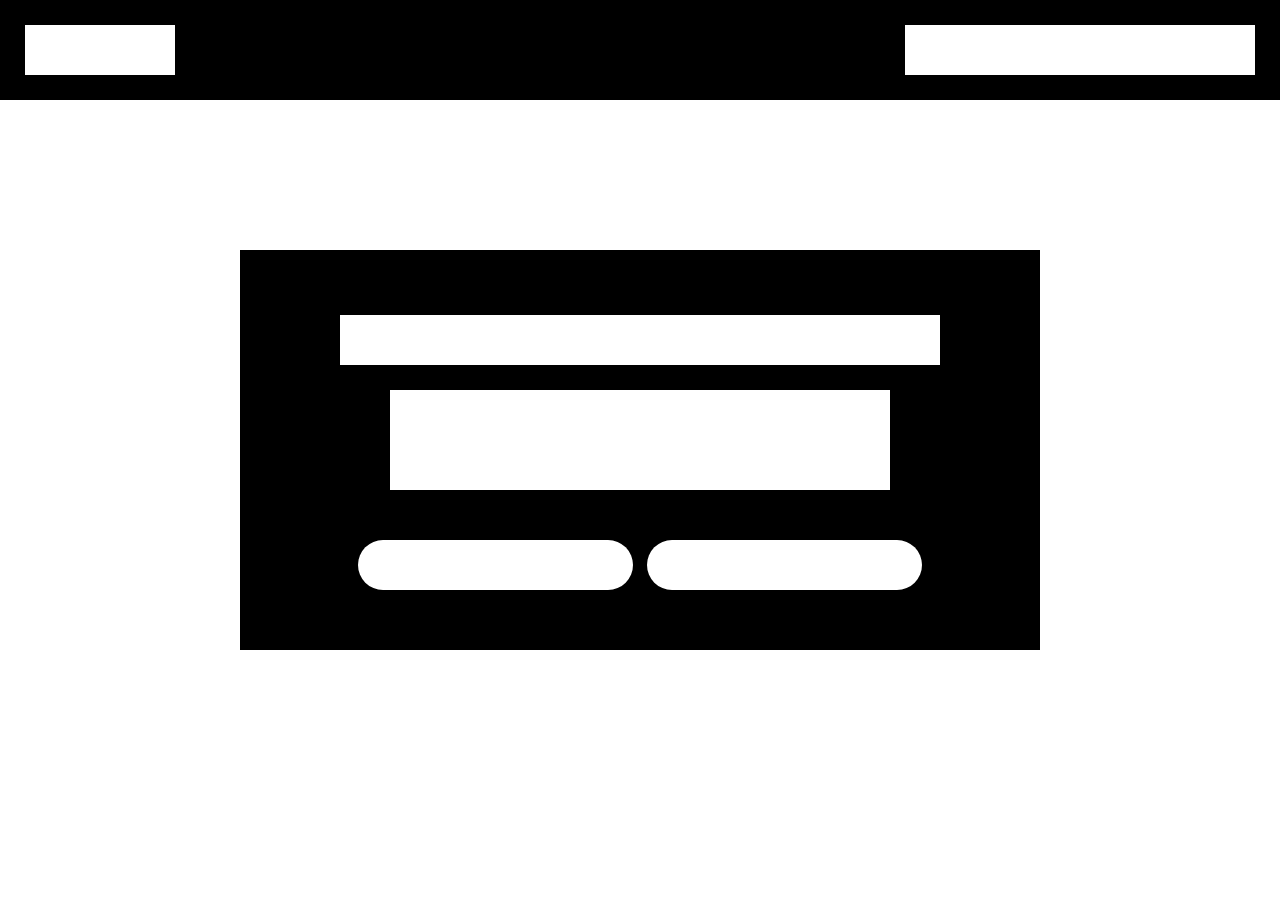
==== index.html @ 1ac684c5 "finished" ====
<!DOCTYPE html>
<html lang="en">
<head>
    <meta charset="UTF-8">
    <meta name="viewport" content="width=device-width, initial-scale=1.0">
    <meta http-equiv="X-UA-Compatible" content="ie=edge">
    <title>Mini project</title>
    <link rel="stylesheet" href="styles.css">
</head>
<body>
    <header>
        <div></div>
        <div></div>
    </header>
    <div class="main_content">
        <div></div>

        <div></div>

        <div>
            <div></div>
            <div></div>
        </div>
        
    </div>
</body>
</html>
---- styles.css ----
/* http://meyerweb.com/eric/tools/css/reset/ 
   v2.0 | 20110126
   License: none (public domain)
*/

html, body, div, span, applet, object, iframe,
h1, h2, h3, h4, h5, h6, p, blockquote, pre,
a, abbr, acronym, address, big, cite, code,
del, dfn, em, img, ins, kbd, q, s, samp,
small, strike, strong, sub, sup, tt, var,
b, u, i, center,
dl, dt, dd, ol, ul, li,
fieldset, form, label, legend,
table, caption, tbody, tfoot, thead, tr, th, td,
article, aside, canvas, details, embed, 
figure, figcaption, footer, header, hgroup, 
menu, nav, output, ruby, section, summary,
time, mark, audio, video {
	margin: 0;
	padding: 0;
	border: 0;
	font-size: 100%;
	font: inherit;
	vertical-align: baseline;
}
/* HTML5 display-role reset for older browsers */
article, aside, details, figcaption, figure, 
footer, header, hgroup, menu, nav, section {
	display: block;
}
body {
	line-height: 1;
}
ol, ul {
	list-style: none;
}
blockquote, q {
	quotes: none;
}
blockquote:before, blockquote:after,
q:before, q:after {
	content: '';
	content: none;
}
table {
	border-collapse: collapse;
	border-spacing: 0;
}

* {
    box-sizing: border-box;
}

header {
    background: black;
    height: 100px;
}

header div {
    display: inline-block;
    background: white;
    margin: 25px;
}

header div:nth-child(1) {
    
    background: white;
    height: 50px;
    width: 150px;
    
    
}
header div:nth-child(2) {

    float: right;
    height: 50px;
    width: 350px;
    overflow: hidden;

}

.main_content {
    width: 800px;
    background: black;
    height: 400px;
    margin: 150px auto 0px;
    padding: 40px;
    
}

.main_content div:nth-child(1), .main_content div:nth-child(2){
    background: white;
    margin: 25px auto;
    
    
}

.main_content div:nth-child(1){
    width: 600px;
    height: 50px;
}

.main_content div:nth-child(2){
    height: 100px;
    width: 500px;

}
.main_content div:nth-child(3){
    width: 100%;
    text-align: center;
}

.main_content div div:nth-child(1), .main_content div div:nth-child(2){
    display: inline-block;
    height: 50px;
    width: 275px;
    margin-left: 5px;
    margin-right: 5px;
    border-radius: 30px;
      
}
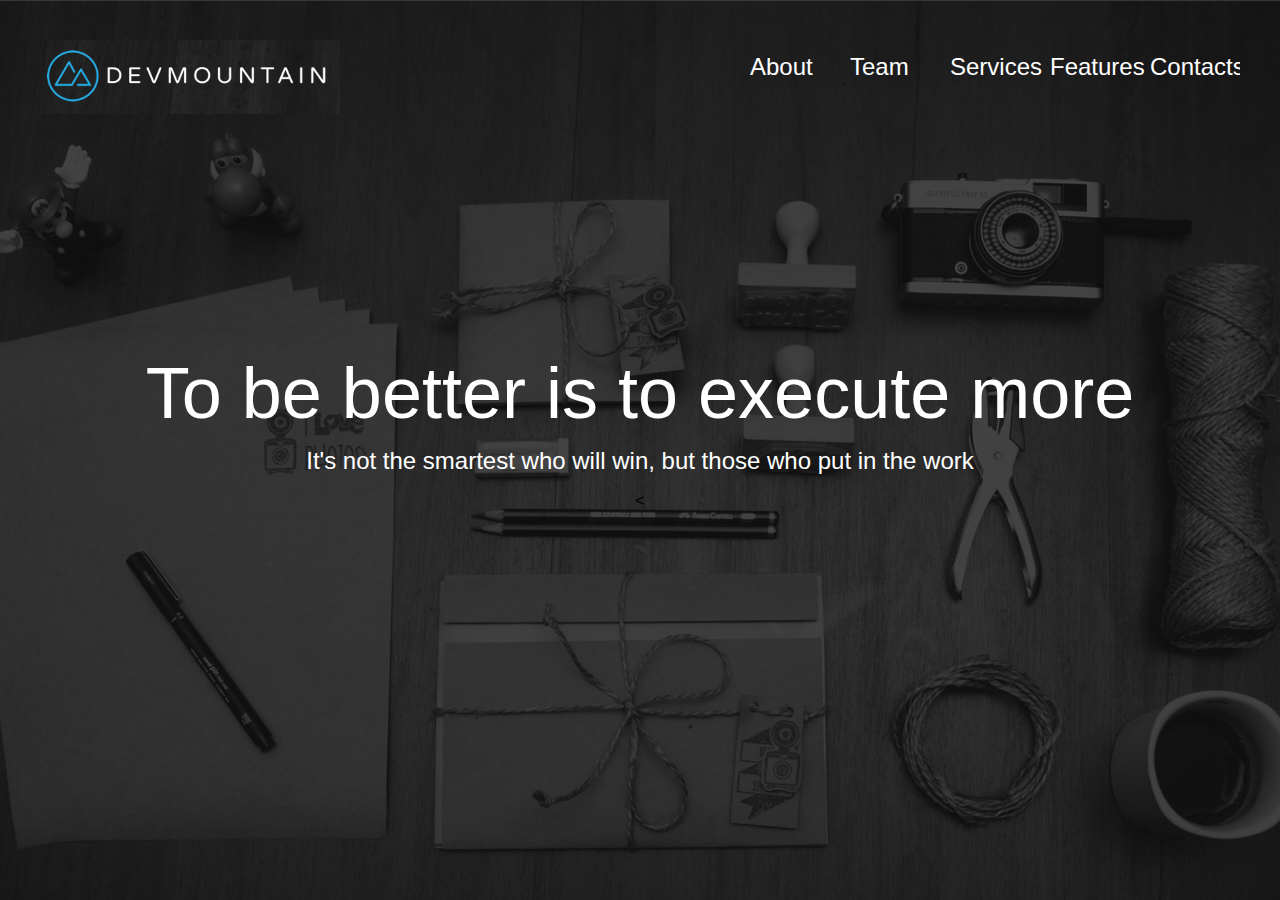
==== commit fb11bd61: "almost finished" ====
--- a/index.html
+++ b/index.html
@@ -5,23 +5,25 @@
     <meta name="viewport" content="width=device-width, initial-scale=1.0">
     <meta http-equiv="X-UA-Compatible" content="ie=edge">
     <title>Mini project</title>
+    <link rel="stylesheet" href="reset.css">
     <link rel="stylesheet" href="styles.css">
 </head>
 <body>
-    <header>
-        <div></div>
-        <div></div>
-    </header>
-    <div class="main_content">
-        <div></div>
+   <header>
+        <img src="logo.png">
+        <ul>
+            <li>Contacts</li>
+            <li>Features</li>
+            <li>Services</li>
+            <li>Team</li>
+            <li>About</li>
+        </ul>
+   </header>
 
-        <div></div>
-
-        <div>
-            <div></div>
-            <div></div>
-        </div>
-        
-    </div>
+   <main>
+       <h1>To be better is to execute more</h1>
+       <h2>It's not the smartest who will win, but those who put in the work</h2>
+       <
+   </main>
 </body>
 </html>--- a/styles.css
+++ b/styles.css
@@ -1,123 +1,59 @@
-/* http://meyerweb.com/eric/tools/css/reset/ 
-   v2.0 | 20110126
-   License: none (public domain)
-*/
-
-html, body, div, span, applet, object, iframe,
-h1, h2, h3, h4, h5, h6, p, blockquote, pre,
-a, abbr, acronym, address, big, cite, code,
-del, dfn, em, img, ins, kbd, q, s, samp,
-small, strike, strong, sub, sup, tt, var,
-b, u, i, center,
-dl, dt, dd, ol, ul, li,
-fieldset, form, label, legend,
-table, caption, tbody, tfoot, thead, tr, th, td,
-article, aside, canvas, details, embed, 
-figure, figcaption, footer, header, hgroup, 
-menu, nav, output, ruby, section, summary,
-time, mark, audio, video {
-	margin: 0;
-	padding: 0;
-	border: 0;
-	font-size: 100%;
-	font: inherit;
-	vertical-align: baseline;
-}
-/* HTML5 display-role reset for older browsers */
-article, aside, details, figcaption, figure, 
-footer, header, hgroup, menu, nav, section {
-	display: block;
-}
 body {
-	line-height: 1;
-}
-ol, ul {
-	list-style: none;
-}
-blockquote, q {
-	quotes: none;
-}
-blockquote:before, blockquote:after,
-q:before, q:after {
-	content: '';
-	content: none;
-}
-table {
-	border-collapse: collapse;
-	border-spacing: 0;
+    background: linear-gradient(135deg,rgba(13, 13, 13, 0.7),rgba(13,13,13,.7)), url(background.png);
+    background-position: center center;
+    background-attachment: fixed;
+    background-size: cover;
+    font-family: 'Franklin Gothic Medium', 'Arial Narrow', Arial, sans-serif;
+    
 }
 
-* {
+header {
+    padding: 40px;
     box-sizing: border-box;
 }
 
-header {
-    background: black;
-    height: 100px;
+header img {
+    width: 300px;
 }
 
-header div {
-    display: inline-block;
-    background: white;
-    margin: 25px;
+
+header ul {
+display: inline-block;
+float: right;
+overflow: hidden;
 }
 
-header div:nth-child(1) {
+header ul li {
+    display: inline-block;
+    float: right;
+    color: white;
+    width: 80px;
+    margin: 15px 10px 10px;
+    font-size: 24px;
+}
+
+main {
+
+    margin-top: 200px;
+    text-align: center;
+}
+
+h1, h2 {
+    color: white;
+    margin: 20px 0px;
+}
+
+h1 {
+
     
-    background: white;
-    height: 50px;
-    width: 150px;
+    font-size: 72px;
     
-    
-}
-header div:nth-child(2) {
-
-    float: right;
-    height: 50px;
-    width: 350px;
-    overflow: hidden;
 
 }
 
-.main_content {
-    width: 800px;
-    background: black;
-    height: 400px;
-    margin: 150px auto 0px;
-    padding: 40px;
-    
-}
-
-.main_content div:nth-child(1), .main_content div:nth-child(2){
-    background: white;
-    margin: 25px auto;
-    
-    
-}
-
-.main_content div:nth-child(1){
-    width: 600px;
-    height: 50px;
-}
-
-.main_content div:nth-child(2){
-    height: 100px;
-    width: 500px;
-
-}
-.main_content div:nth-child(3){
-    width: 100%;
-    text-align: center;
-}
-
-.main_content div div:nth-child(1), .main_content div div:nth-child(2){
-    display: inline-block;
-    height: 50px;
-    width: 275px;
-    margin-left: 5px;
-    margin-right: 5px;
-    border-radius: 30px;
-      
+h2{
+    font-size: 24px;
 }
 
 
+
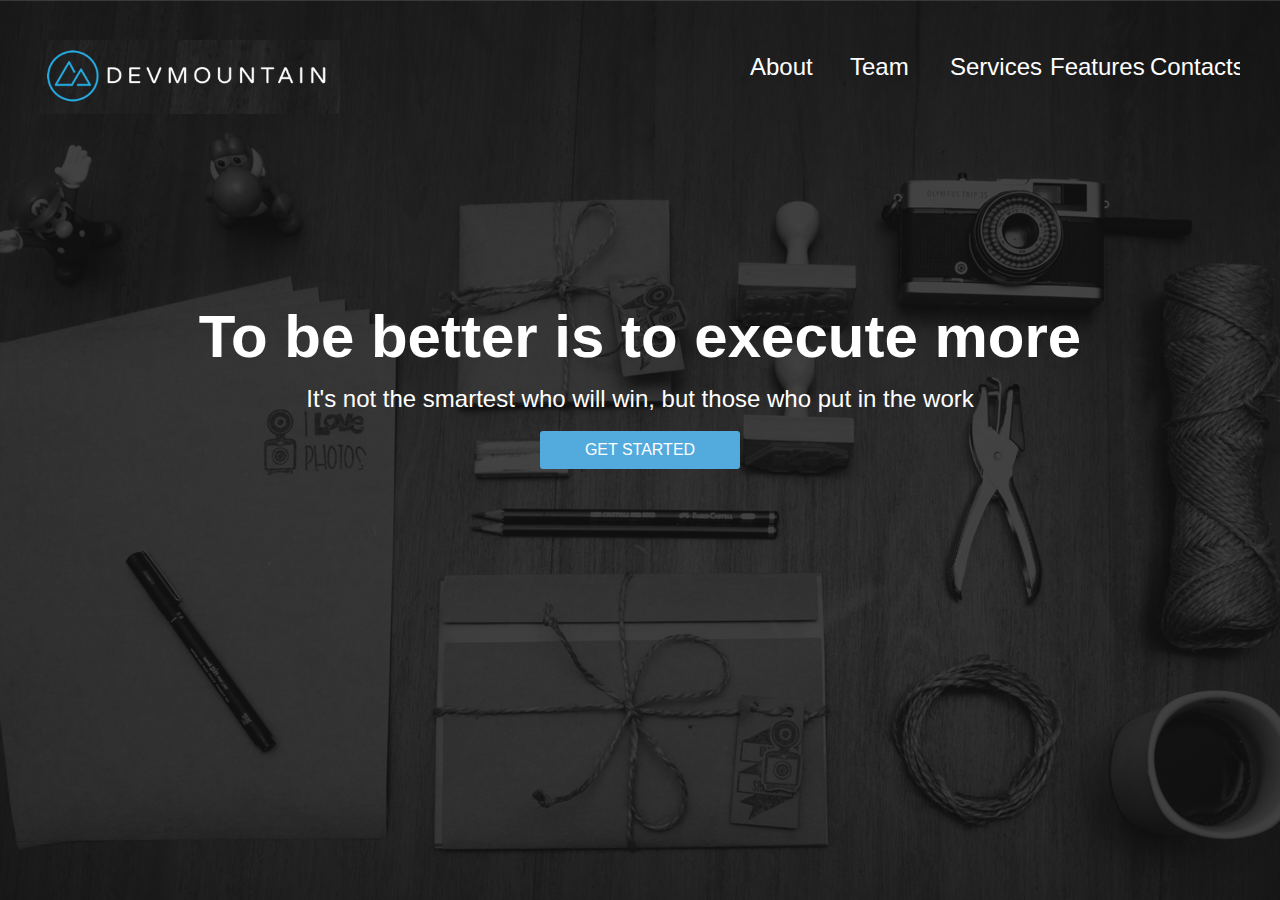
==== commit cdcc94a4: "finished" ====
--- a/index.html
+++ b/index.html
@@ -23,7 +23,7 @@
    <main>
        <h1>To be better is to execute more</h1>
        <h2>It's not the smartest who will win, but those who put in the work</h2>
-       <
+       <button>GET STARTED</button>
    </main>
 </body>
 </html>--- a/styles.css
+++ b/styles.css
@@ -3,7 +3,7 @@
     background-position: center center;
     background-attachment: fixed;
     background-size: cover;
-    font-family: 'Franklin Gothic Medium', 'Arial Narrow', Arial, sans-serif;
+    font-family: 'Trebuchet MS', 'Lucida Sans Unicode', 'Lucida Grande', 'Lucida Sans', Arial, sans-serif;
     
 }
 
@@ -34,7 +34,7 @@
 
 main {
 
-    margin-top: 200px;
+    margin-top: 150px;
     text-align: center;
 }
 
@@ -44,16 +44,24 @@
 }
 
 h1 {
-
-    
-    font-size: 72px;
-    
+    font-weight: 600;
+    font-size: 60px;
 
 }
 
 h2{
     font-size: 24px;
+    font-weight: 100;
+}
+
+main button {
+    padding: 10px;
+    background-color: #52AADD;
+    color: white;
+    width: 200px;
+    font-size: 16px;
+    border-radius: 3px;
+    border: none;
 }
 
 
-
